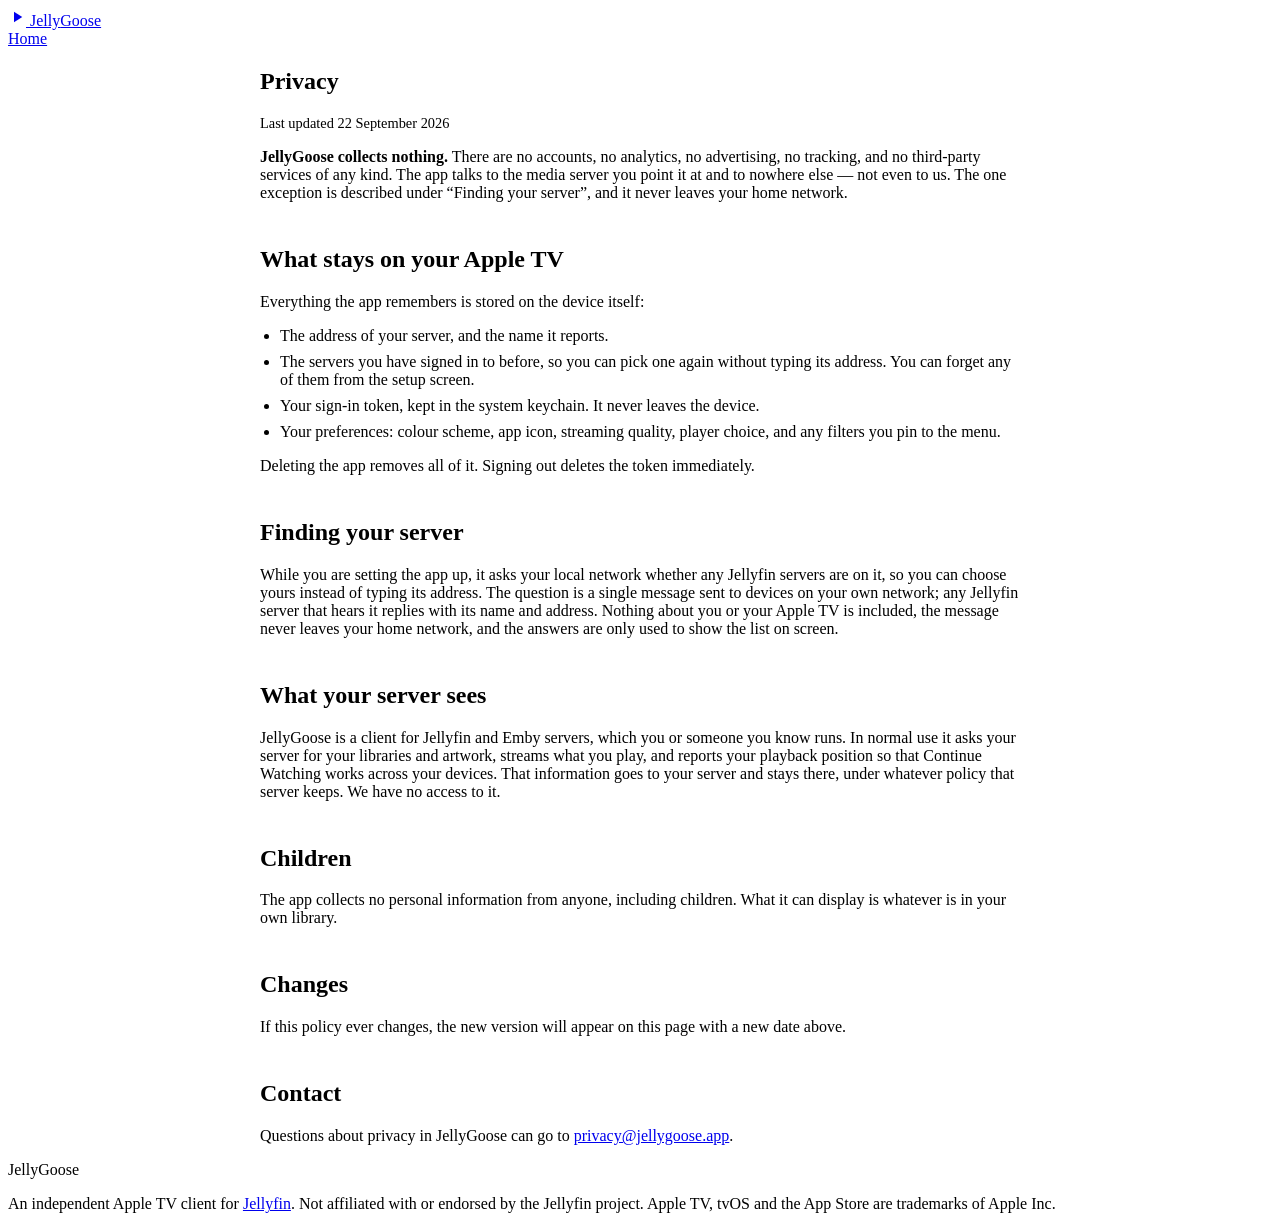
==== site/public/privacy.html @ a150c04d "JellyGoose 2.0.1: Jellyfin and Emby for Apple TV, iPhone, iPad and Mac" ====
<!DOCTYPE html>
<html lang="en">
<head>
<meta charset="utf-8">
<meta name="viewport" content="width=device-width, initial-scale=1">
<title>Privacy — JellyGoose</title>
<meta name="description" content="JellyGoose collects nothing. It talks to your own media server and nowhere else.">
<link rel="icon" href="/favicon.svg" type="image/svg+xml">
<link rel="preconnect" href="https://fonts.googleapis.com">
<link rel="preconnect" href="https://fonts.gstatic.com" crossorigin>
<link href="https://fonts.googleapis.com/css2?family=Figtree:wght@400;500;600;700;800;900&display=swap" rel="stylesheet">
<link rel="stylesheet" href="/styles.css">
<style>
  .policy { max-width: 760px; margin: 0 auto; }
  .policy h2 { margin-top: 44px; font-size: 1.5rem; }
  .policy p, .policy li { color: var(--text-dim); }
  .policy ul { padding-left: 20px; }
  .policy li { margin-bottom: 8px; }
  .updated { font-size: 0.9rem; color: var(--text-dim); }
</style>
</head>
<body>

<div class="wallpaper" aria-hidden="true"></div>

<header class="topbar">
  <a class="brand" href="/">
    <span class="mark" aria-hidden="true"><svg viewBox="0 0 24 24" width="18" height="18"><path d="M8 5v14l11-7z" fill="currentColor"/></svg></span>
    <span class="wordmark"><span class="jelly">Jelly</span><span class="goose">Goose</span></span>
  </a>
  <nav><a href="/">Home</a></nav>
</header>

<main>
  <section class="policy">
    <h1>Privacy</h1>
    <p class="updated">Last updated 22 September 2026</p>

    <p><strong>JellyGoose collects nothing.</strong> There are no accounts, no analytics,
      no advertising, no tracking, and no third-party services of any kind. The app talks
      to the media server you point it at and to nowhere else — not even to us. The one
      exception is described under “Finding your server”, and it never leaves your home
      network.</p>

    <h2>What stays on your Apple TV</h2>
    <p>Everything the app remembers is stored on the device itself:</p>
    <ul>
      <li>The address of your server, and the name it reports.</li>
      <li>The servers you have signed in to before, so you can pick one again without
        typing its address. You can forget any of them from the setup screen.</li>
      <li>Your sign-in token, kept in the system keychain. It never leaves the device.</li>
      <li>Your preferences: colour scheme, app icon, streaming quality, player choice,
        and any filters you pin to the menu.</li>
    </ul>
    <p>Deleting the app removes all of it. Signing out deletes the token immediately.</p>

    <h2>Finding your server</h2>
    <p>While you are setting the app up, it asks your local network whether any Jellyfin
      servers are on it, so you can choose yours instead of typing its address. The
      question is a single message sent to devices on your own network; any Jellyfin server
      that hears it replies with its name and address. Nothing about you or your Apple TV
      is included, the message never leaves your home network, and the answers are only
      used to show the list on screen.</p>

    <h2>What your server sees</h2>
    <p>JellyGoose is a client for Jellyfin and Emby servers, which you or someone you
      know runs. In normal use it asks your server for your libraries and artwork, streams
      what you play, and reports your playback position so that Continue Watching works
      across your devices. That information goes to your server and stays there, under
      whatever policy that server keeps. We have no access to it.</p>

    <h2>Children</h2>
    <p>The app collects no personal information from anyone, including children. What it
      can display is whatever is in your own library.</p>

    <h2>Changes</h2>
    <p>If this policy ever changes, the new version will appear on this page with a new
      date above.</p>

    <h2>Contact</h2>
    <p>Questions about privacy in JellyGoose can go to
      <a href="mailto:privacy@jellygoose.app">privacy@jellygoose.app</a>.</p>
  </section>
</main>

<footer>
  <div class="footer-inner">
    <span class="wordmark small"><span class="jelly">Jelly</span><span class="goose">Goose</span></span>
    <p>An independent Apple TV client for <a href="https://jellyfin.org">Jellyfin</a>.
      Not affiliated with or endorsed by the Jellyfin project. Apple TV, tvOS and the
      App Store are trademarks of Apple Inc.</p>
  </div>
</footer>

</body>
</html>
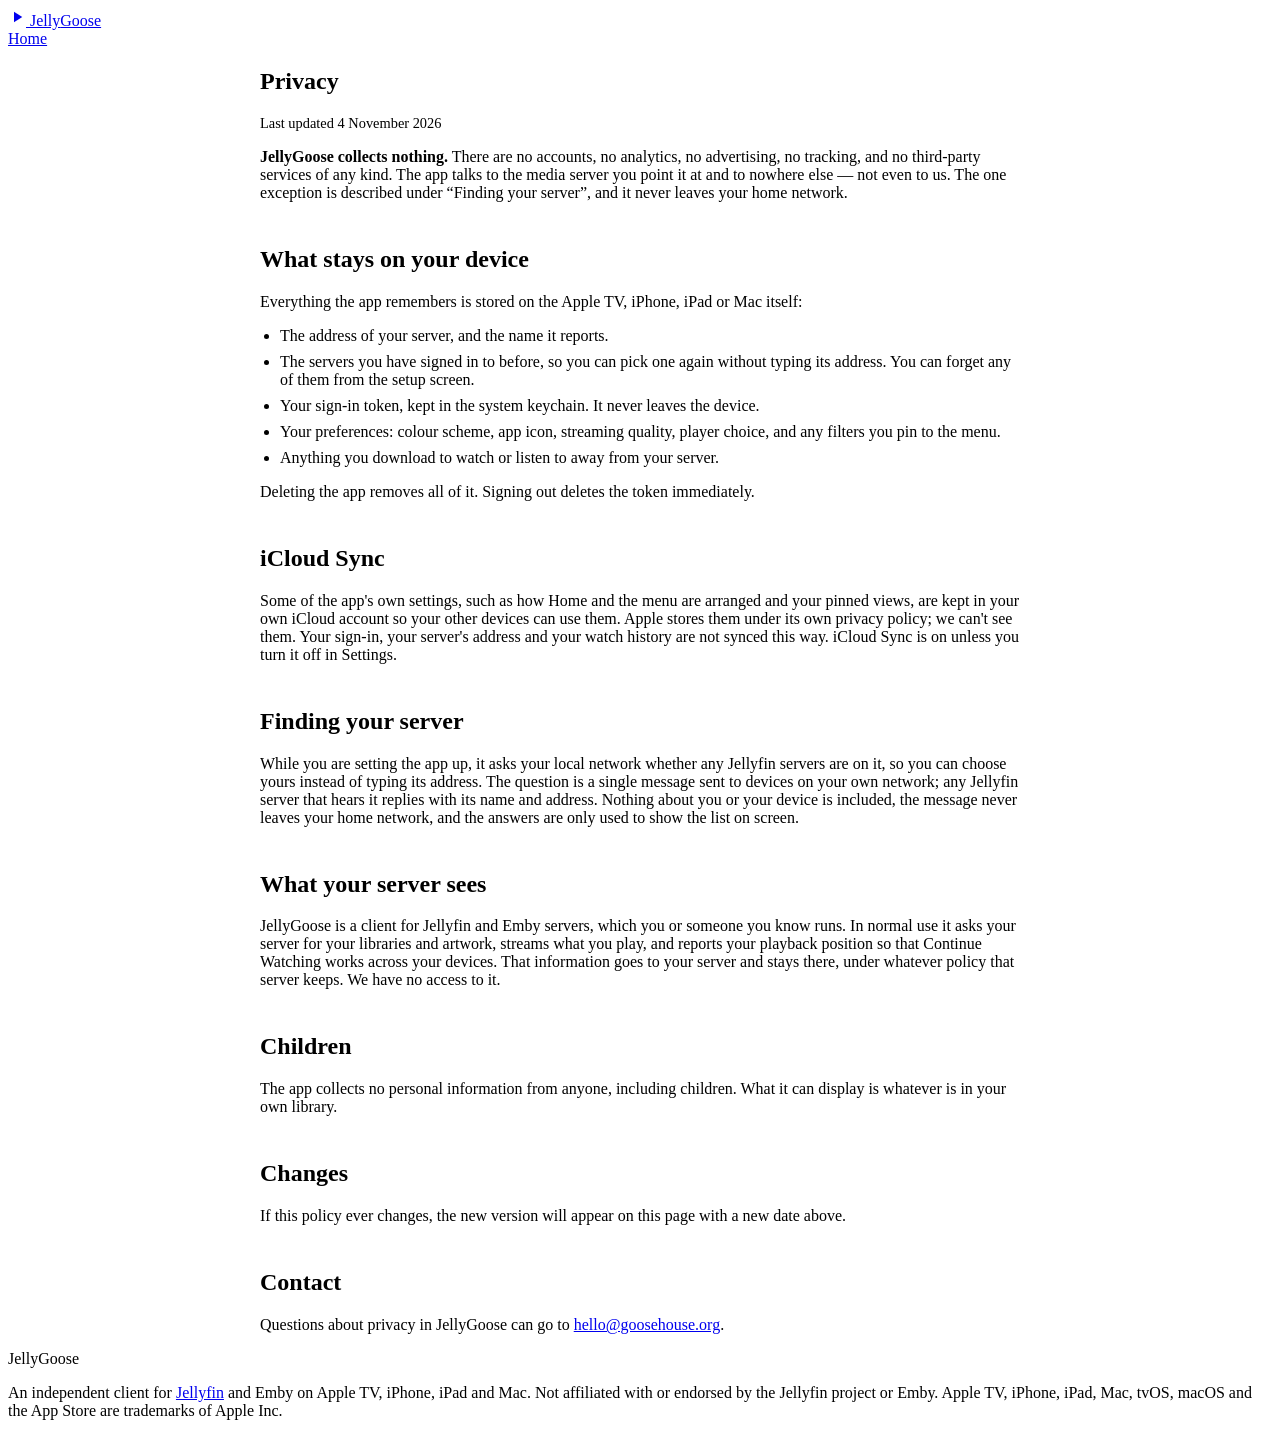
==== commit ea3caee5: "Website: the Mac, Emby, music and audiobooks, open source jellygoose.app gains an On the Mac section" ====
--- a/site/public/privacy.html
+++ b/site/public/privacy.html
@@ -34,7 +34,7 @@
 <main>
   <section class="policy">
     <h1>Privacy</h1>
-    <p class="updated">Last updated 22 September 2026</p>
+    <p class="updated">Last updated 4 November 2026</p>
 
     <p><strong>JellyGoose collects nothing.</strong> There are no accounts, no analytics,
       no advertising, no tracking, and no third-party services of any kind. The app talks
@@ -42,8 +42,8 @@
       exception is described under “Finding your server”, and it never leaves your home
       network.</p>
 
-    <h2>What stays on your Apple TV</h2>
-    <p>Everything the app remembers is stored on the device itself:</p>
+    <h2>What stays on your device</h2>
+    <p>Everything the app remembers is stored on the Apple&nbsp;TV, iPhone, iPad or Mac itself:</p>
     <ul>
       <li>The address of your server, and the name it reports.</li>
       <li>The servers you have signed in to before, so you can pick one again without
@@ -51,14 +51,22 @@
       <li>Your sign-in token, kept in the system keychain. It never leaves the device.</li>
       <li>Your preferences: colour scheme, app icon, streaming quality, player choice,
         and any filters you pin to the menu.</li>
+      <li>Anything you download to watch or listen to away from your server.</li>
     </ul>
     <p>Deleting the app removes all of it. Signing out deletes the token immediately.</p>
+
+    <h2>iCloud Sync</h2>
+    <p>Some of the app's own settings, such as how Home and the menu are arranged and
+      your pinned views, are kept in your own iCloud account so your other devices can
+      use them. Apple stores them under its own privacy policy; we can't see them.
+      Your sign-in, your server's address and your watch history are not synced this way.
+      iCloud Sync is on unless you turn it off in Settings.</p>
 
     <h2>Finding your server</h2>
     <p>While you are setting the app up, it asks your local network whether any Jellyfin
       servers are on it, so you can choose yours instead of typing its address. The
       question is a single message sent to devices on your own network; any Jellyfin server
-      that hears it replies with its name and address. Nothing about you or your Apple TV
+      that hears it replies with its name and address. Nothing about you or your device
       is included, the message never leaves your home network, and the answers are only
       used to show the list on screen.</p>
 
@@ -79,15 +87,15 @@
 
     <h2>Contact</h2>
     <p>Questions about privacy in JellyGoose can go to
-      <a href="mailto:privacy@jellygoose.app">privacy@jellygoose.app</a>.</p>
+      <a href="mailto:hello@goosehouse.org">hello@goosehouse.org</a>.</p>
   </section>
 </main>
 
 <footer>
   <div class="footer-inner">
     <span class="wordmark small"><span class="jelly">Jelly</span><span class="goose">Goose</span></span>
-    <p>An independent Apple TV client for <a href="https://jellyfin.org">Jellyfin</a>.
-      Not affiliated with or endorsed by the Jellyfin project. Apple TV, tvOS and the
+    <p>An independent client for <a href="https://jellyfin.org">Jellyfin</a> and Emby on Apple&nbsp;TV, iPhone, iPad and Mac.
+      Not affiliated with or endorsed by the Jellyfin project or Emby. Apple TV, iPhone, iPad, Mac, tvOS, macOS and the
       App Store are trademarks of Apple Inc.</p>
   </div>
 </footer>
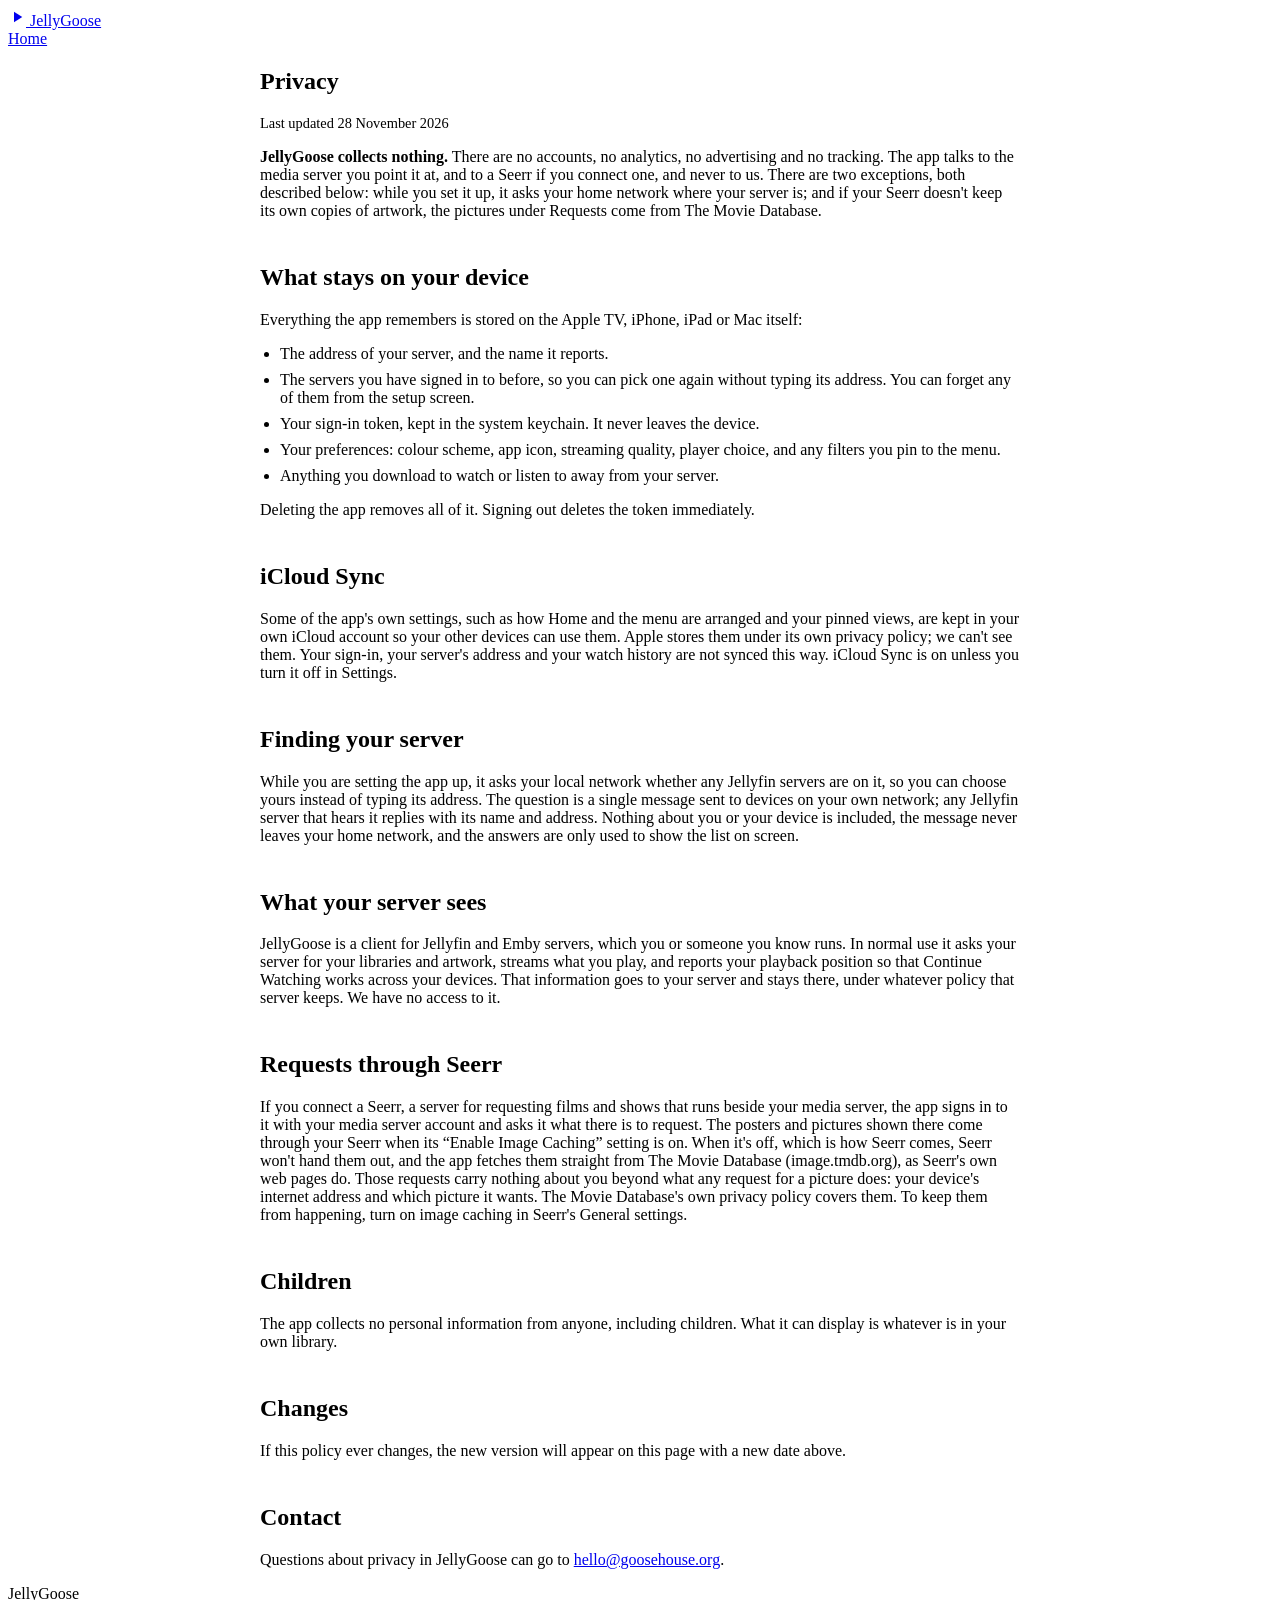
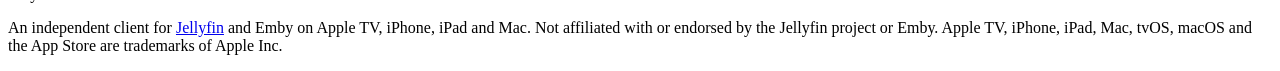
==== commit a9210066: "Privacy page, site and store copy: Requests' pictures can come from The Movie Database "Talks to you" ====
--- a/site/public/privacy.html
+++ b/site/public/privacy.html
@@ -4,7 +4,7 @@
 <meta charset="utf-8">
 <meta name="viewport" content="width=device-width, initial-scale=1">
 <title>Privacy — JellyGoose</title>
-<meta name="description" content="JellyGoose collects nothing. It talks to your own media server and nowhere else.">
+<meta name="description" content="JellyGoose collects nothing. It talks to your own servers, never to us.">
 <link rel="icon" href="/favicon.svg" type="image/svg+xml">
 <link rel="preconnect" href="https://fonts.googleapis.com">
 <link rel="preconnect" href="https://fonts.gstatic.com" crossorigin>
@@ -34,13 +34,14 @@
 <main>
   <section class="policy">
     <h1>Privacy</h1>
-    <p class="updated">Last updated 4 November 2026</p>
+    <p class="updated">Last updated 28 November 2026</p>
 
     <p><strong>JellyGoose collects nothing.</strong> There are no accounts, no analytics,
-      no advertising, no tracking, and no third-party services of any kind. The app talks
-      to the media server you point it at and to nowhere else — not even to us. The one
-      exception is described under “Finding your server”, and it never leaves your home
-      network.</p>
+      no advertising and no tracking. The app talks to the media server you point it at,
+      and to a Seerr if you connect one, and never to us. There are two exceptions, both
+      described below: while you set it up, it asks your home network where your server
+      is; and if your Seerr doesn't keep its own copies of artwork, the pictures under
+      Requests come from The Movie Database.</p>
 
     <h2>What stays on your device</h2>
     <p>Everything the app remembers is stored on the Apple&nbsp;TV, iPhone, iPad or Mac itself:</p>
@@ -77,6 +78,18 @@
       across your devices. That information goes to your server and stays there, under
       whatever policy that server keeps. We have no access to it.</p>
 
+    <h2>Requests through Seerr</h2>
+    <p>If you connect a Seerr, a server for requesting films and shows that runs beside
+      your media server, the app signs in to it with your media server account and asks it
+      what there is to request. The posters and pictures shown there come through your
+      Seerr when its “Enable Image Caching” setting is on. When it's off, which is how
+      Seerr comes, Seerr won't hand them out, and the app fetches them straight from
+      The Movie Database (image.tmdb.org), as Seerr's own web pages do. Those requests
+      carry nothing about you beyond what any request for a picture does: your device's
+      internet address and which picture it wants. The Movie Database's own privacy
+      policy covers them. To keep them from happening, turn on image caching in Seerr's
+      General settings.</p>
+
     <h2>Children</h2>
     <p>The app collects no personal information from anyone, including children. What it
       can display is whatever is in your own library.</p>
